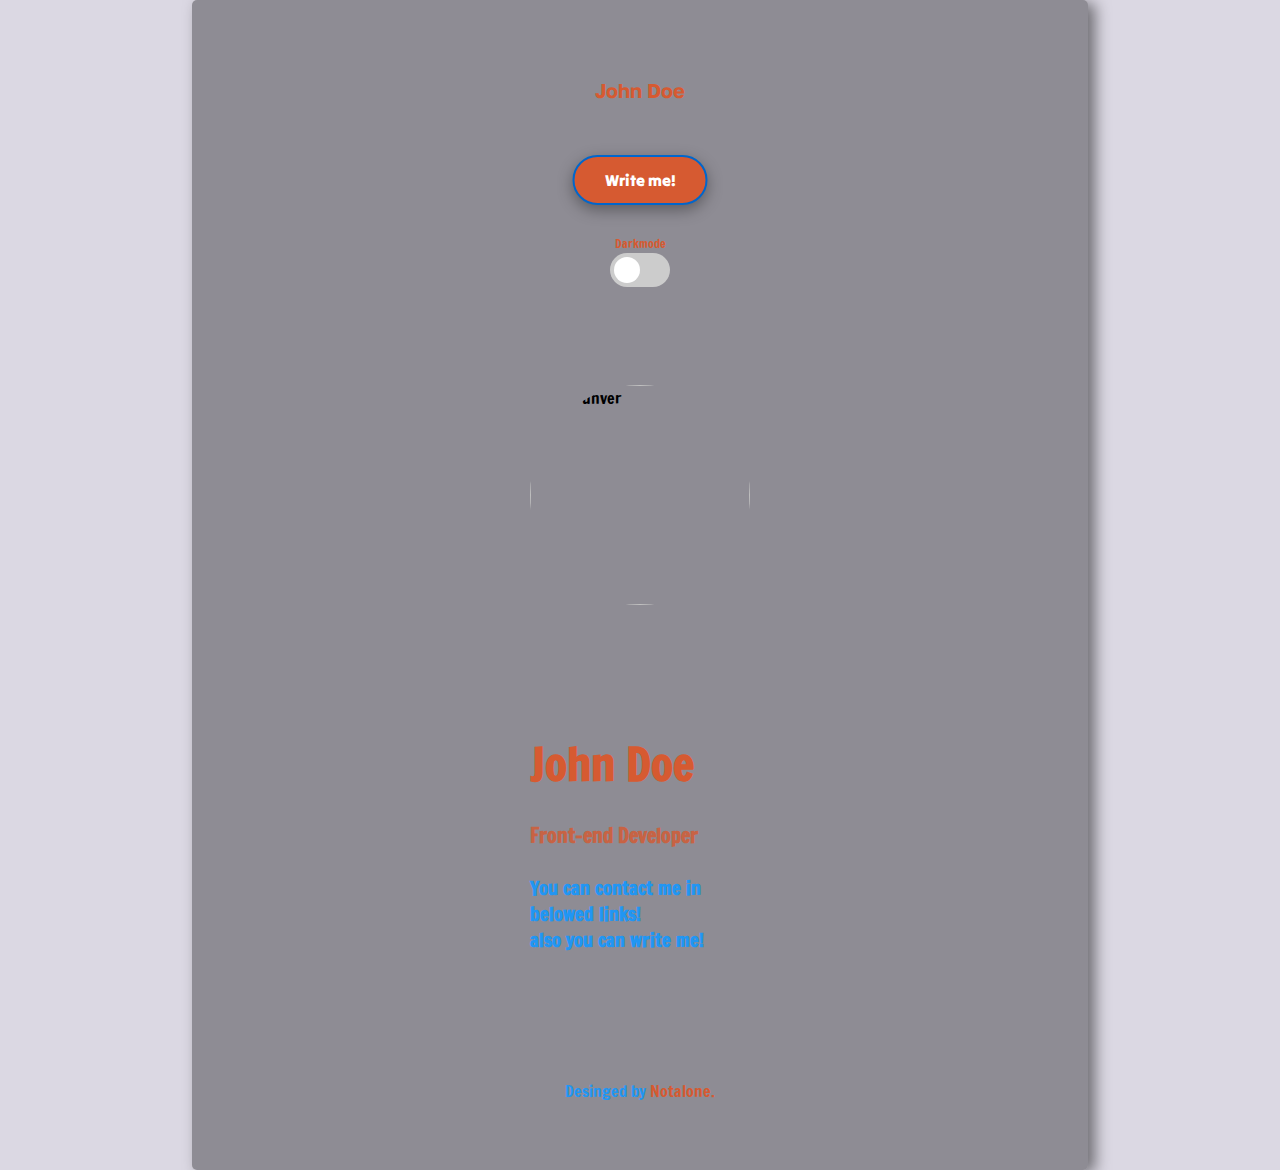
==== index.html @ 31e465c0 "Add files via upload" ====
<html lang="en">

<head>
    <meta charset="UTF-8">
    <meta http-equiv="X-UA-Compatible" content="IE=edge">
    <meta name="viewport" content="width=device-width, initial-scale=1.0">
    <title>İlyas Ünver | Web Developer</title>
    <link rel="stylesheet" href="style.css">
    <link rel="stylesheet" href="https://cdnjs.cloudflare.com/ajax/libs/font-awesome/6.3.0/css/all.min.css"
        integrity="sha512-SzlrxWUlpfuzQ+pcUCosxcglQRNAq/DZjVsC0lE40xsADsfeQoEypE+enwcOiGjk/bSuGGKHEyjSoQ1zVisanQ=="
        crossorigin="anonymous" referrerpolicy="no-referrer" />
    <link rel="shortcut icon" href="./images/avatar.jpeg" type="image/x-icon">
</head>

<body>
    <div class="container">
        <div class="navbar">
            <div class="logo">
                <h1><a href="#">John Doe</a></h1>
            </div>
        <div class="homeContainer">
                <div class="home">
                    <!-- <h4>Hi, My name is</h4> -->
                    <h1>John Doe</h1>
                    <h2>Front-end Developer</h2>
                    <h3>You can contact me in belowed links!<br>also you can write me!</h3>
                    <div class="contact">
                        <a href="https://github.com/notalone06" target="_blank"><i
                                class="fa-brands fa-github fa-4x"></i></a>
                        <a href="https://www.instagram.com/ilyas.unver/" target="_blank"><i
                                class="fa-brands fa-square-instagram fa-4x"></i></a>
                        <a href="https://linkedin.com" target="_blank"><i class="fa-brands fa-linkedin fa-4x"></i></a>
                    </div>
                </div>
                <img src="./images/avatar.jpg" alt="ilyas ünver">
            </div>
            <div class="copyright">
                <p id="copyright">Desinged by <a href="https://www.instagram.com/ilyas.unver/"><span>Notalone.</span></a></p>
            </div>
        </div> 
        <button id="btn">Write me!</button>
        <div id="popup-container">
            <div id="popup-form">
                <h2 style="color:#d65a31; opacity: 1;" ,>Write Me!</h2>
                <form action="https://formsubmit.co/856c722b05f97faaea8f9879b4213e27" method="POST">
                    <!-- <form action="mailto:unverilyas@gmail.com"> -->
                    <label for="name" style="color: #d65a31;">Name:</label>
                    <input type="text" id="name" name="name" required>
    
                    <label for="email" style="color: #d65a31;">Email:</label>
                    <input type="email" id="email" name="email" required>
    
                    <label for="message" style="color:#d65a31">Your message:</label>
                    <textarea id="message" name="message" required></textarea>
    
                    <button type="submit" id="send-button">Send</button>
                </form>
                <button id="close-button">Close</button>
            </div>
            <div class="popup-text">
                <h2>Follow me on</h2>
                <div class="links">
                    <a href="https://github.com/notalone06" target="_blank"><i
                        class="fa-brands fa-github fa-4x"></i></a>
                    <a href="https://www.instagram.com/ilyas.unver/" target="_blank"><i
                        class="fa-brands fa-square-instagram fa-4x"></i></a>
                    <a href="https://linkedin.com" target="_blank"><i class="fa-brands fa-linkedin fa-4x"></i></a>
                </div>
            </div>
        </div>
    
        <p id="darkmode">Darkmode</p>
        <label class="switch">
            <input type="checkbox" id="toggleButton">
            <span class="slider round"></span>
        </label>

        <script>
            function toggleBackground() {
                var body = document.getElementsByClassName("container")[0];
                var toggle = document.getElementById("toggleButton");
                if (toggle.checked) {
                    body.style.backgroundColor = "rgba(0, 0, 0, 0.70)";
                } else {
                    body.style.backgroundColor = 'rgba(0, 0, 0, 0.35)';
                }
            }
            var toggle = document.getElementById("toggleButton");
            toggle.addEventListener("click", toggleBackground);

            const openButton = document.getElementById('btn');
            const closeButton = document.getElementById('close-button');
            const popupContainer = document.getElementById('popup-container');

            openButton.addEventListener('click', () => {
                popupContainer.style.display = 'block';
            });

            closeButton.addEventListener('click', () => {
                popupContainer.style.display = 'none';
            });

        </script>
</body>

</html>
---- style.css ----
@import url('https://fonts.googleapis.com/css2?family=Tilt+Warp&display=swap');
@import url('https://fonts.googleapis.com/css2?family=Golos+Text&display=swap');
@import url('https://fonts.googleapis.com/css2?family=Bebas+Neue&family=Koulen&family=Lato&family=Nunito&family=Playfair+Display:ital@1&family=Prata&family=Raleway:ital,wght@1,100&family=Roboto&family=Roboto+Condensed&family=Teko&display=swap');
@import url('https://fonts.googleapis.com/css2?family=Ubuntu&display=swap');
@import url('https://fonts.googleapis.com/css2?family=Phudu&display=swap');
@import url('https://fonts.googleapis.com/css2?family=Francois+One&display=swap');


* {
    margin: 0;
    padding: 0;
    font-family: 'Francois One', sans-serif;
    text-decoration: none;
}

.switch {
    position: absolute;
    display: inline-block;
    width: 60px;
    height: 34px;
    top: 6.5%;
    left: 70%;
}

#darkmode {
    position: absolute;
    top: 4.5%;
    left: 70%;
    font-size: 12px;
    color: #eeeeee;
}

.switch input {
    opacity: 0;
    width: 0;
    height: 0;
}

.slider {
    position: absolute;
    cursor: pointer;
    top: 0;
    left: 0;
    right: 0;
    bottom: 0;
    background-color: #ccc;
    -webkit-transition: .4s;
    transition: .4s;
}

.slider:before {
    position: absolute;
    content: "";
    height: 26px;
    width: 26px;
    left: 4px;
    bottom: 4px;
    background-color: white;
    -webkit-transition: .4s;
    transition: .4s;
}

input:checked+.slider {
    background-color: #2196F3;
}

input:focus+.slider {
    box-shadow: 0 0 1px #2196F3;
}

input:checked+.slider:before {
    -webkit-transform: translateX(26px);
    -ms-transform: translateX(26px);
    transform: translateX(26px);
}

/* Rounded sliders */
.slider.round {
    border-radius: 34px;
}

.slider.round:before {
    border-radius: 50%;
}

body {
    background-color: #dbd8e3;
    background:url(./images/background2.jpg);
    background-size: cover;
    background-repeat: no-repeat;
}

.container {
    width: 70%;
    margin: auto;
    height: 97%;
    background-color: rgba(0, 0, 0, 0.35);
    box-shadow: 7px 3px 15px 0px rgba(0,0,0,0.5);
    -webkit-box-shadow: 7px 3px 15px 0px rgba(0,0,0,0.5);
    -moz-box-shadow: 7px 3px 15px 0px rgba(0,0,0,0.5);
    border-radius: 5px;
}


.navbar {
    display: flex;
    justify-content: space-between;
    background-color: rgba(0, 0, 0, 0.15);
    margin-top: 15px;
    box-shadow: 7px 3px 15px 0px rgba(0,0,0,0.5);
    -webkit-box-shadow: 7px 3px 15px 0px rgba(0,0,0,0.5);
    -moz-box-shadow: 7px 3px 15px 0px rgba(0,0,0,0.5);
}

.logo h1{

    padding: 35px;
    color: #393e46;
}
.logo h1 a{
    font-family: 'Golos Text', sans-serif;
    color: #d65a31;
}

.homeContainer{
    background-color: #d65a31;
}

.home {
    display: flex;
    flex-direction: column;
    gap: 25px;
    padding: 60px;
    position: absolute;
    top: 37%;
    left: 25%;
}

h4 {
    font-size: 25px;
    color: #2196F3;
}

h1 {
    font-size: 45px;
    color: #d65a31;
}

h2 {
    color: #d65a31;
    font-size: 20px;
    opacity: 0.8;
}

h3 {
    color: #2196F3;
}

a {
    color: #d65a31;
}

img {
    width: 350px;
    border-radius: 100%;
    position: absolute;
    top: 40%;
    right: 25%;
}

.contact {
    display: flex;
    justify-content: space-around;
}

.copyright {
    display: flex;
    justify-content: center;
    text-align: center;
    position: absolute;
    bottom: 5%;
    left: 50%;
    transform: translate(-50%, -50%);
    color: #2196F3;
}

span {
    color: #d65a31;

}

#copyright a {
    color: #d65a31;
}

#popup-container {
    display: none;
    position: fixed;
    top: 0;
    left: 0;
    width: 100%;
    height: 100%;
    padding: 20px 100px;
    z-index: 1;
    background: rgba(0, 0, 0, 0.7);
}

#popup-form {
    background-color: white;
    width: 40%;
    height: 32%;
    padding: 45px;
    position: absolute;
    top: 50%;
    left: 45%;
    transform: translate(-50%, -50%);
    background: url(./images/background2.jpg);
    background-size: cover;
    background-position: center;
    background-attachment: fixed;
    border-radius: 5px;
}

form{
    display: flex;
    flex-direction: column;
}

.popup-text{
    display: flex;
    justify-content: center;
    align-items: center;
    text-align: center;
    flex-direction: column;
    position: absolute;
    top: 40%;
    left: 47%;
}

.links{
    display: flex;
    flex-direction: row;
    padding: 10px;
    margin: 10px;
    gap: 15px;
}

.links a{
    color: #d65a31;
}

#name{
    border-radius: 10px;
    text-align: center;
    width: 40%;
    padding: 0.5rem 1rem;
    outline: none;
    border: 2px solid #d65a31;
    font-size: 1rem;
}
#name:hover{
    border-color: #2196F3;
}
#email{
    border-radius: 10px;
    text-align: center;
    width: 40%;
    padding: 0.5rem 1rem;
    outline: none;
    border: 2px solid #d65a31;
    font-size: 1rem;
}
#email:hover{
    border-color: #2196F3;
}
#message{
    border-radius: 10px;
    text-align: center;
    width: 40%;
    padding: 0.5rem 1rem;
    outline: none;
    border: 2px solid #d65a31;
    font-size: 1rem;
}
#message:hover{
    border-color: #2196F3;
}
#btn {
    font-family: 'Tilt Warp', cursive;
    font-size: 16px;
    color: #fff;
    background-color: #d65a31;
    padding: 13px 30px;
    border: solid #0066cc 2px;
    box-shadow: rgba(0, 0, 0, 0.35) 0px 5px 15px;
    border-radius: 50px;
    display: flex;
    flex-direction: row;
    align-items: center;
    cursor: pointer;
    position: absolute;
    top: 5%;
    left: 75%;
}

#btn:hover {
    background-color: #2196F3;
    color: #dbd8e3;
    border: none;
}

#send-button{
    font-family: 'Tilt Warp', cursive;
    font-size: 16px;
    color: #fff;
    background-color: #d65a31;
    padding: 7px 10px;
    border: solid #0066cc 2px;
    box-shadow: rgba(0, 0, 0, 0.35) 0px 5px 15px;
    border-radius: 50px;
    margin: 20px;
    cursor: pointer;
}

#send-button:hover {
    background-color: #2196F3;
    color: #dbd8e3;
    border: none;
}

#close-button{
    font-family: 'Tilt Warp', cursive;
    font-size: 16px;
    color: #fff;
    height: 40px;
    width: 60px;
    display: flex;
    justify-content: center;
    align-items: center;
    text-align: center;
    background-color: #d65a31;
    padding: 7px 40px;
    border: solid #0066cc 2px;
    box-shadow: rgba(0, 0, 0, 0.35) 0px 5px 15px;
    border-radius: 50px;
    cursor: pointer;
    position: absolute;
    top: 5%;
    right: 5%;
}

#close-button:hover {
    background-color: #2196F3;
    color: #dbd8e3;
    border: none;
}

@media only screen and (max-width:1440px) {
    body {
        background-color: #dbd8e3;
    }

    .logo h1 {
        font-size: 25px;
    }
    .container{
        height: 130%;
    }

}


@media only screen and (max-width:1380px) {



    #popup-container{
        display: none;
        position: absolute;
        left: 50%;
        top: 50%;
        transform: translate(-50%, -50%);
    }

    #popup-form{
        display: flex;
        flex-direction: column;
        position: absolute;
        top: 50%;
        left: 50%;
        transform: translate(-50%, -50%);
    }

    .popup-text{
        display: flex;
        flex-direction: column;
        font-size: 0.6em;
        padding-top: 20px;
    }
    

    .switch {
        position: absolute;
        display: inline-block;
        top: 30%;
        left: 50%;
        transform: translate(-50%, -50%);
    }

    body {
        background-color: #dbd8e3;
    }

    .container {
        display: flex;
        flex-direction: column;
    }

    .navbar {
        display: flex;
        flex-direction: column;
    }

    .home {
        left: 50%;
        top: 95%;
        width: 220px;
        transform: translate(-50%, -50%);
    }

    img {
        position: absolute;
        left: 50%;
        top: 55%;
        width: 220px;
        transform: translate(-50%, -50%);
    }

    .logo h1 {
        position: absolute;
        top: 10%;
        left: 50%;
        transform: translate(-50%, -50%);
        font-size: 20px;
    }

    #btn {
        position: absolute;
        top: 20%;
        left: 50%;
        transform: translate(-50%, -50%);
    }

    .copyright {
        position: absolute;
        top: 120%;
        left: 50%;
        transform: translate(-50%, -50%);
    }

    #darkmode {
        position: absolute;
        top: 27%;
        left: 50%;
        transform: translate(-50%, -50%);
        font-size: 12px;
        color: #d65a31;
    }
}
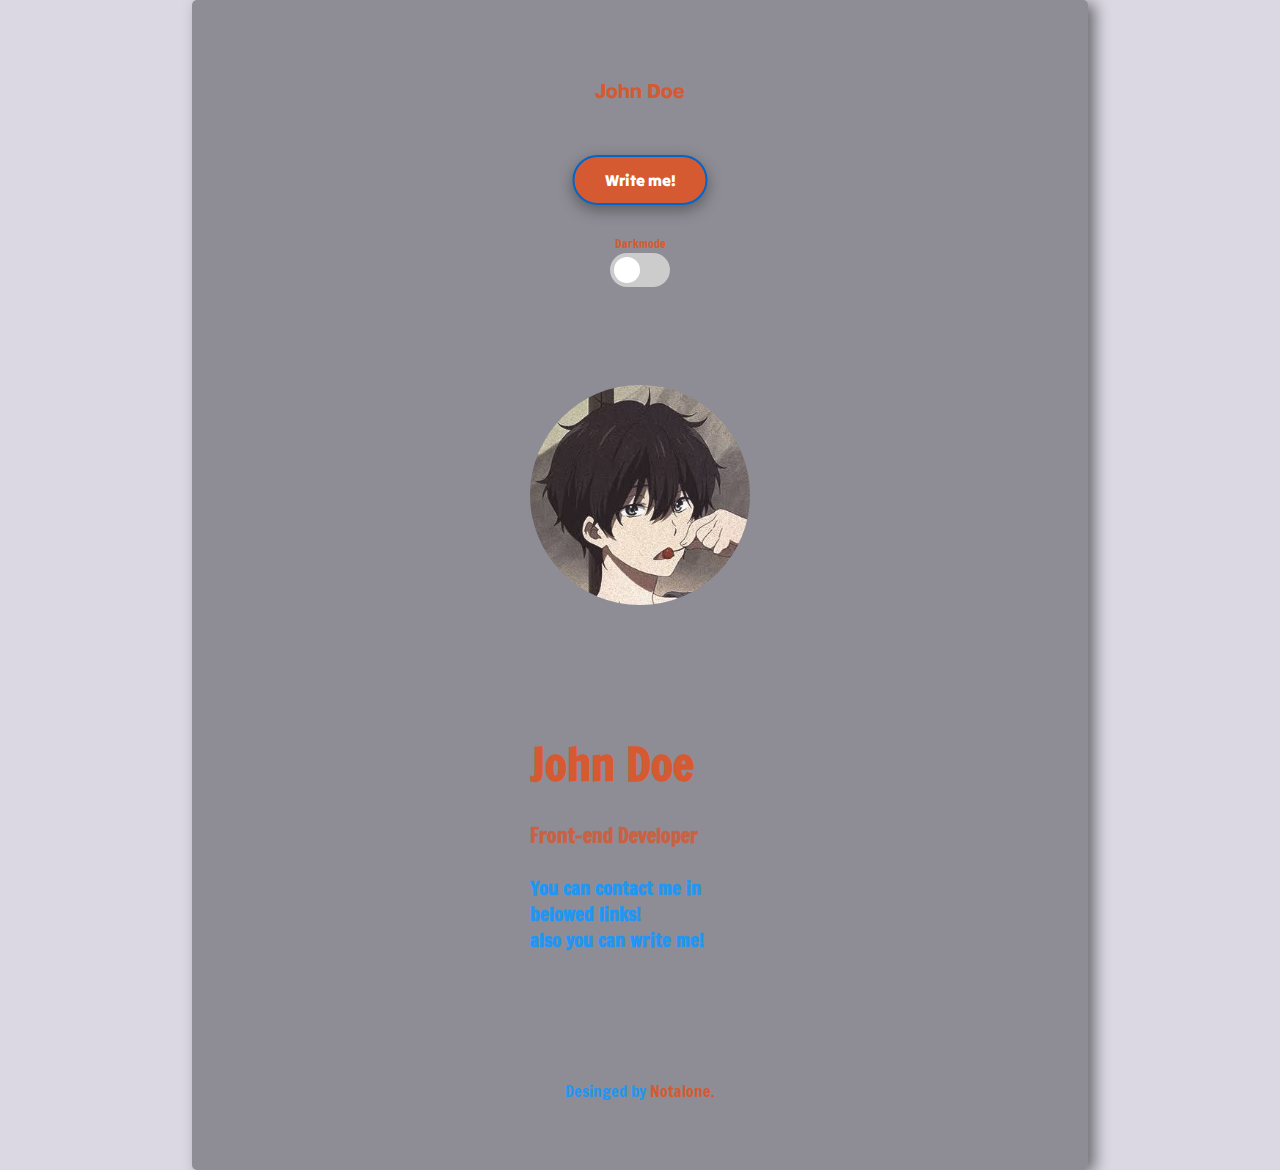
==== commit 6499842b: "Update index.html" ====
--- a/index.html
+++ b/index.html
@@ -32,7 +32,7 @@
                         <a href="https://linkedin.com" target="_blank"><i class="fa-brands fa-linkedin fa-4x"></i></a>
                     </div>
                 </div>
-                <img src="./images/avatar.jpg" alt="ilyas ünver">
+                <img src="./avatar.jpg" alt="ilyas ünver">
             </div>
             <div class="copyright">
                 <p id="copyright">Desinged by <a href="https://www.instagram.com/ilyas.unver/"><span>Notalone.</span></a></p>
@@ -103,4 +103,4 @@
         </script>
 </body>
 
-</html>+</html>
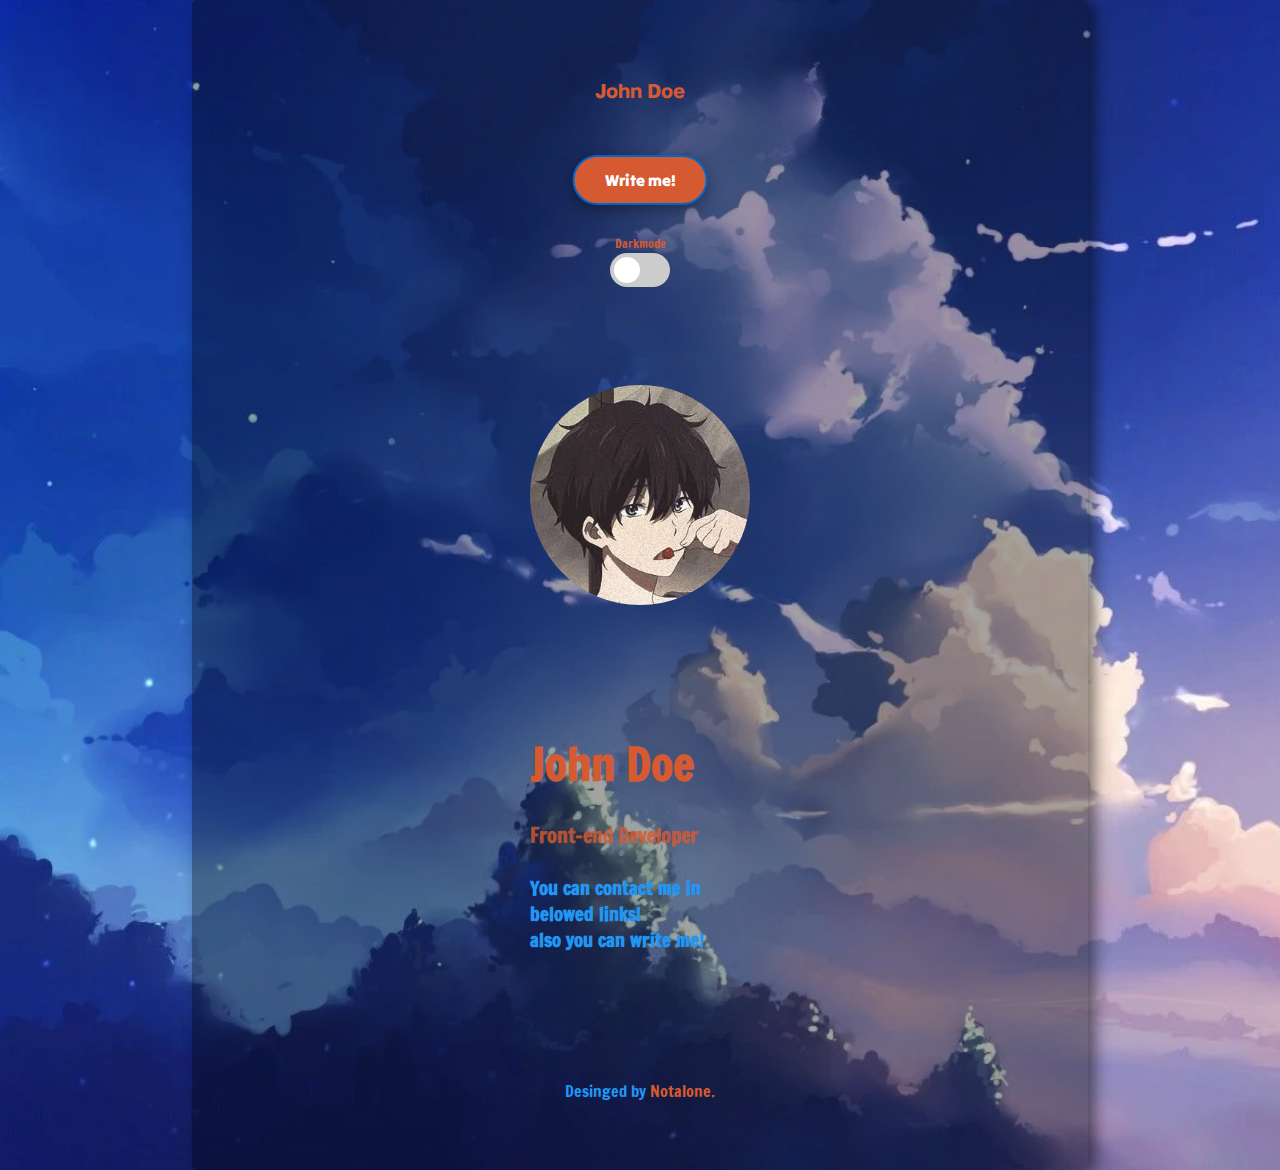
==== commit b642c99a: "Update index.html" ====
--- a/index.html
+++ b/index.html
@@ -4,7 +4,7 @@
     <meta charset="UTF-8">
     <meta http-equiv="X-UA-Compatible" content="IE=edge">
     <meta name="viewport" content="width=device-width, initial-scale=1.0">
-    <title>İlyas Ünver | Web Developer</title>
+    <title>John Doe | Web Developer</title>
     <link rel="stylesheet" href="style.css">
     <link rel="stylesheet" href="https://cdnjs.cloudflare.com/ajax/libs/font-awesome/6.3.0/css/all.min.css"
         integrity="sha512-SzlrxWUlpfuzQ+pcUCosxcglQRNAq/DZjVsC0lE40xsADsfeQoEypE+enwcOiGjk/bSuGGKHEyjSoQ1zVisanQ=="
--- a/style.css
+++ b/style.css
@@ -85,7 +85,7 @@
 
 body {
     background-color: #dbd8e3;
-    background:url(./images/background2.jpg);
+    background:url(./background2.jpg);
     background-size: cover;
     background-repeat: no-repeat;
 }
@@ -214,7 +214,7 @@
     top: 50%;
     left: 45%;
     transform: translate(-50%, -50%);
-    background: url(./images/background2.jpg);
+    background: url(./background2.jpg);
     background-size: cover;
     background-position: center;
     background-attachment: fixed;
@@ -466,4 +466,4 @@
         font-size: 12px;
         color: #d65a31;
     }
-}+}
